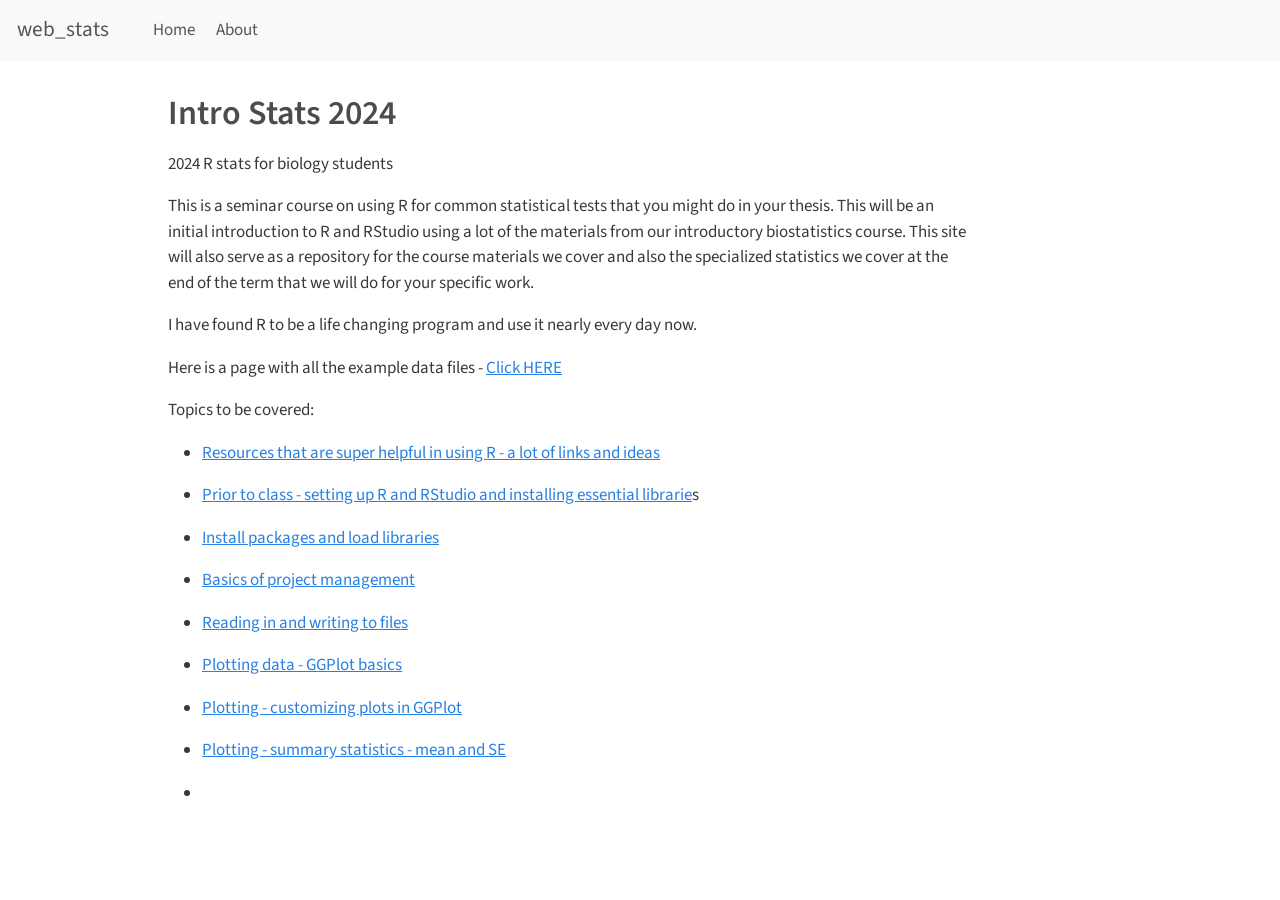
==== docs/index.html @ 34a231bc "publish docs folder" ====
<!DOCTYPE html>
<html xmlns="http://www.w3.org/1999/xhtml" lang="en" xml:lang="en"><head>

<meta charset="utf-8">
<meta name="generator" content="quarto-1.3.450">

<meta name="viewport" content="width=device-width, initial-scale=1.0, user-scalable=yes">


<title>web_stats - Intro Stats 2024</title>
<style>
code{white-space: pre-wrap;}
span.smallcaps{font-variant: small-caps;}
div.columns{display: flex; gap: min(4vw, 1.5em);}
div.column{flex: auto; overflow-x: auto;}
div.hanging-indent{margin-left: 1.5em; text-indent: -1.5em;}
ul.task-list{list-style: none;}
ul.task-list li input[type="checkbox"] {
  width: 0.8em;
  margin: 0 0.8em 0.2em -1em; /* quarto-specific, see https://github.com/quarto-dev/quarto-cli/issues/4556 */ 
  vertical-align: middle;
}
</style>


<script src="site_libs/quarto-nav/quarto-nav.js"></script>
<script src="site_libs/quarto-nav/headroom.min.js"></script>
<script src="site_libs/clipboard/clipboard.min.js"></script>
<script src="site_libs/quarto-search/autocomplete.umd.js"></script>
<script src="site_libs/quarto-search/fuse.min.js"></script>
<script src="site_libs/quarto-search/quarto-search.js"></script>
<meta name="quarto:offset" content="./">
<script src="site_libs/quarto-html/quarto.js"></script>
<script src="site_libs/quarto-html/popper.min.js"></script>
<script src="site_libs/quarto-html/tippy.umd.min.js"></script>
<script src="site_libs/quarto-html/anchor.min.js"></script>
<link href="site_libs/quarto-html/tippy.css" rel="stylesheet">
<link href="site_libs/quarto-html/quarto-syntax-highlighting.css" rel="stylesheet" id="quarto-text-highlighting-styles">
<script src="site_libs/bootstrap/bootstrap.min.js"></script>
<link href="site_libs/bootstrap/bootstrap-icons.css" rel="stylesheet">
<link href="site_libs/bootstrap/bootstrap.min.css" rel="stylesheet" id="quarto-bootstrap" data-mode="light">
<script id="quarto-search-options" type="application/json">{
  "location": "navbar",
  "copy-button": false,
  "collapse-after": 3,
  "panel-placement": "end",
  "type": "overlay",
  "limit": 20,
  "language": {
    "search-no-results-text": "No results",
    "search-matching-documents-text": "matching documents",
    "search-copy-link-title": "Copy link to search",
    "search-hide-matches-text": "Hide additional matches",
    "search-more-match-text": "more match in this document",
    "search-more-matches-text": "more matches in this document",
    "search-clear-button-title": "Clear",
    "search-detached-cancel-button-title": "Cancel",
    "search-submit-button-title": "Submit",
    "search-label": "Search"
  }
}</script>


<link rel="stylesheet" href="styles.css">
</head>

<body class="nav-fixed">

<div id="quarto-search-results"></div>
  <header id="quarto-header" class="headroom fixed-top">
    <nav class="navbar navbar-expand-lg navbar-dark ">
      <div class="navbar-container container-fluid">
      <div class="navbar-brand-container">
    <a class="navbar-brand" href="./index.html">
    <span class="navbar-title">web_stats</span>
    </a>
  </div>
            <div id="quarto-search" class="" title="Search"></div>
          <button class="navbar-toggler" type="button" data-bs-toggle="collapse" data-bs-target="#navbarCollapse" aria-controls="navbarCollapse" aria-expanded="false" aria-label="Toggle navigation" onclick="if (window.quartoToggleHeadroom) { window.quartoToggleHeadroom(); }">
  <span class="navbar-toggler-icon"></span>
</button>
          <div class="collapse navbar-collapse" id="navbarCollapse">
            <ul class="navbar-nav navbar-nav-scroll me-auto">
  <li class="nav-item">
    <a class="nav-link" href="https://wlperry.github.io/index.html" rel="" target="">
 <span class="menu-text">Home</span></a>
  </li>  
  <li class="nav-item">
    <a class="nav-link" href="./about.html" rel="" target="">
 <span class="menu-text">About</span></a>
  </li>  
</ul>
            <div class="quarto-navbar-tools ms-auto">
</div>
          </div> <!-- /navcollapse -->
      </div> <!-- /container-fluid -->
    </nav>
</header>
<!-- content -->
<div id="quarto-content" class="quarto-container page-columns page-rows-contents page-layout-article page-navbar">
<!-- sidebar -->
<!-- margin-sidebar -->
    <div id="quarto-margin-sidebar" class="sidebar margin-sidebar">
        
    </div>
<!-- main -->
<main class="content" id="quarto-document-content">

<header id="title-block-header" class="quarto-title-block default">
<div class="quarto-title">
<h1 class="title">Intro Stats 2024</h1>
</div>



<div class="quarto-title-meta">

    
  
    
  </div>
  

</header>

<p>2024 R stats for biology students</p>
<p>This is a seminar course on using R for common statistical tests that you might do in your thesis. This will be an initial introduction to R and RStudio using a lot of the materials from our introductory biostatistics course. This site will also serve as a repository for the course materials we cover and also the specialized statistics we cover at the end of the term that we will do for your specific work.</p>
<p>I have found R to be a life changing program and use it nearly every day now.</p>
<p>Here is a page with all the example data files - <a href="./99_example_data_files.html">Click HERE</a></p>
<p>Topics to be covered:</p>
<ul>
<li><p><a href="./01_resources.html">Resources that are super helpful in using R - a lot of links and ideas</a></p></li>
<li><p><a href="./02_installing_r.html">Prior to class - setting up R and RStudio and installing essential librarie</a>s</p></li>
<li><p><a href="./03_installing_libraries.html">Install packages and load libraries</a></p></li>
<li><p><a href="./04_project_setup.html">Basics of project management</a></p></li>
<li><p><a href="./05_reading_files.html">Reading in and writing to files</a></p></li>
<li><p><a href="./06_ggplot.html">Plotting data - GGPlot basics</a></p></li>
<li><p><a href="./07_customize_ggplots.html">Plotting - customizing plots in GGPlot</a></p></li>
<li><p><a href="./08_ggplot_summary_plots.html">Plotting - summary statistics - mean and SE</a></p></li>
<li></li>
</ul>



</main> <!-- /main -->
<script id="quarto-html-after-body" type="application/javascript">
window.document.addEventListener("DOMContentLoaded", function (event) {
  const toggleBodyColorMode = (bsSheetEl) => {
    const mode = bsSheetEl.getAttribute("data-mode");
    const bodyEl = window.document.querySelector("body");
    if (mode === "dark") {
      bodyEl.classList.add("quarto-dark");
      bodyEl.classList.remove("quarto-light");
    } else {
      bodyEl.classList.add("quarto-light");
      bodyEl.classList.remove("quarto-dark");
    }
  }
  const toggleBodyColorPrimary = () => {
    const bsSheetEl = window.document.querySelector("link#quarto-bootstrap");
    if (bsSheetEl) {
      toggleBodyColorMode(bsSheetEl);
    }
  }
  toggleBodyColorPrimary();  
  const icon = "";
  const anchorJS = new window.AnchorJS();
  anchorJS.options = {
    placement: 'right',
    icon: icon
  };
  anchorJS.add('.anchored');
  const isCodeAnnotation = (el) => {
    for (const clz of el.classList) {
      if (clz.startsWith('code-annotation-')) {                     
        return true;
      }
    }
    return false;
  }
  const clipboard = new window.ClipboardJS('.code-copy-button', {
    text: function(trigger) {
      const codeEl = trigger.previousElementSibling.cloneNode(true);
      for (const childEl of codeEl.children) {
        if (isCodeAnnotation(childEl)) {
          childEl.remove();
        }
      }
      return codeEl.innerText;
    }
  });
  clipboard.on('success', function(e) {
    // button target
    const button = e.trigger;
    // don't keep focus
    button.blur();
    // flash "checked"
    button.classList.add('code-copy-button-checked');
    var currentTitle = button.getAttribute("title");
    button.setAttribute("title", "Copied!");
    let tooltip;
    if (window.bootstrap) {
      button.setAttribute("data-bs-toggle", "tooltip");
      button.setAttribute("data-bs-placement", "left");
      button.setAttribute("data-bs-title", "Copied!");
      tooltip = new bootstrap.Tooltip(button, 
        { trigger: "manual", 
          customClass: "code-copy-button-tooltip",
          offset: [0, -8]});
      tooltip.show();    
    }
    setTimeout(function() {
      if (tooltip) {
        tooltip.hide();
        button.removeAttribute("data-bs-title");
        button.removeAttribute("data-bs-toggle");
        button.removeAttribute("data-bs-placement");
      }
      button.setAttribute("title", currentTitle);
      button.classList.remove('code-copy-button-checked');
    }, 1000);
    // clear code selection
    e.clearSelection();
  });
  function tippyHover(el, contentFn) {
    const config = {
      allowHTML: true,
      content: contentFn,
      maxWidth: 500,
      delay: 100,
      arrow: false,
      appendTo: function(el) {
          return el.parentElement;
      },
      interactive: true,
      interactiveBorder: 10,
      theme: 'quarto',
      placement: 'bottom-start'
    };
    window.tippy(el, config); 
  }
  const noterefs = window.document.querySelectorAll('a[role="doc-noteref"]');
  for (var i=0; i<noterefs.length; i++) {
    const ref = noterefs[i];
    tippyHover(ref, function() {
      // use id or data attribute instead here
      let href = ref.getAttribute('data-footnote-href') || ref.getAttribute('href');
      try { href = new URL(href).hash; } catch {}
      const id = href.replace(/^#\/?/, "");
      const note = window.document.getElementById(id);
      return note.innerHTML;
    });
  }
      let selectedAnnoteEl;
      const selectorForAnnotation = ( cell, annotation) => {
        let cellAttr = 'data-code-cell="' + cell + '"';
        let lineAttr = 'data-code-annotation="' +  annotation + '"';
        const selector = 'span[' + cellAttr + '][' + lineAttr + ']';
        return selector;
      }
      const selectCodeLines = (annoteEl) => {
        const doc = window.document;
        const targetCell = annoteEl.getAttribute("data-target-cell");
        const targetAnnotation = annoteEl.getAttribute("data-target-annotation");
        const annoteSpan = window.document.querySelector(selectorForAnnotation(targetCell, targetAnnotation));
        const lines = annoteSpan.getAttribute("data-code-lines").split(",");
        const lineIds = lines.map((line) => {
          return targetCell + "-" + line;
        })
        let top = null;
        let height = null;
        let parent = null;
        if (lineIds.length > 0) {
            //compute the position of the single el (top and bottom and make a div)
            const el = window.document.getElementById(lineIds[0]);
            top = el.offsetTop;
            height = el.offsetHeight;
            parent = el.parentElement.parentElement;
          if (lineIds.length > 1) {
            const lastEl = window.document.getElementById(lineIds[lineIds.length - 1]);
            const bottom = lastEl.offsetTop + lastEl.offsetHeight;
            height = bottom - top;
          }
          if (top !== null && height !== null && parent !== null) {
            // cook up a div (if necessary) and position it 
            let div = window.document.getElementById("code-annotation-line-highlight");
            if (div === null) {
              div = window.document.createElement("div");
              div.setAttribute("id", "code-annotation-line-highlight");
              div.style.position = 'absolute';
              parent.appendChild(div);
            }
            div.style.top = top - 2 + "px";
            div.style.height = height + 4 + "px";
            let gutterDiv = window.document.getElementById("code-annotation-line-highlight-gutter");
            if (gutterDiv === null) {
              gutterDiv = window.document.createElement("div");
              gutterDiv.setAttribute("id", "code-annotation-line-highlight-gutter");
              gutterDiv.style.position = 'absolute';
              const codeCell = window.document.getElementById(targetCell);
              const gutter = codeCell.querySelector('.code-annotation-gutter');
              gutter.appendChild(gutterDiv);
            }
            gutterDiv.style.top = top - 2 + "px";
            gutterDiv.style.height = height + 4 + "px";
          }
          selectedAnnoteEl = annoteEl;
        }
      };
      const unselectCodeLines = () => {
        const elementsIds = ["code-annotation-line-highlight", "code-annotation-line-highlight-gutter"];
        elementsIds.forEach((elId) => {
          const div = window.document.getElementById(elId);
          if (div) {
            div.remove();
          }
        });
        selectedAnnoteEl = undefined;
      };
      // Attach click handler to the DT
      const annoteDls = window.document.querySelectorAll('dt[data-target-cell]');
      for (const annoteDlNode of annoteDls) {
        annoteDlNode.addEventListener('click', (event) => {
          const clickedEl = event.target;
          if (clickedEl !== selectedAnnoteEl) {
            unselectCodeLines();
            const activeEl = window.document.querySelector('dt[data-target-cell].code-annotation-active');
            if (activeEl) {
              activeEl.classList.remove('code-annotation-active');
            }
            selectCodeLines(clickedEl);
            clickedEl.classList.add('code-annotation-active');
          } else {
            // Unselect the line
            unselectCodeLines();
            clickedEl.classList.remove('code-annotation-active');
          }
        });
      }
  const findCites = (el) => {
    const parentEl = el.parentElement;
    if (parentEl) {
      const cites = parentEl.dataset.cites;
      if (cites) {
        return {
          el,
          cites: cites.split(' ')
        };
      } else {
        return findCites(el.parentElement)
      }
    } else {
      return undefined;
    }
  };
  var bibliorefs = window.document.querySelectorAll('a[role="doc-biblioref"]');
  for (var i=0; i<bibliorefs.length; i++) {
    const ref = bibliorefs[i];
    const citeInfo = findCites(ref);
    if (citeInfo) {
      tippyHover(citeInfo.el, function() {
        var popup = window.document.createElement('div');
        citeInfo.cites.forEach(function(cite) {
          var citeDiv = window.document.createElement('div');
          citeDiv.classList.add('hanging-indent');
          citeDiv.classList.add('csl-entry');
          var biblioDiv = window.document.getElementById('ref-' + cite);
          if (biblioDiv) {
            citeDiv.innerHTML = biblioDiv.innerHTML;
          }
          popup.appendChild(citeDiv);
        });
        return popup.innerHTML;
      });
    }
  }
});
</script>
</div> <!-- /content -->



</body></html>
---- docs/site_libs/quarto-html/tippy.css ----
.tippy-box[data-animation=fade][data-state=hidden]{opacity:0}[data-tippy-root]{max-width:calc(100vw - 10px)}.tippy-box{position:relative;background-color:#333;color:#fff;border-radius:4px;font-size:14px;line-height:1.4;white-space:normal;outline:0;transition-property:transform,visibility,opacity}.tippy-box[data-placement^=top]>.tippy-arrow{bottom:0}.tippy-box[data-placement^=top]>.tippy-arrow:before{bottom:-7px;left:0;border-width:8px 8px 0;border-top-color:initial;transform-origin:center top}.tippy-box[data-placement^=bottom]>.tippy-arrow{top:0}.tippy-box[data-placement^=bottom]>.tippy-arrow:before{top:-7px;left:0;border-width:0 8px 8px;border-bottom-color:initial;transform-origin:center bottom}.tippy-box[data-placement^=left]>.tippy-arrow{right:0}.tippy-box[data-placement^=left]>.tippy-arrow:before{border-width:8px 0 8px 8px;border-left-color:initial;right:-7px;transform-origin:center left}.tippy-box[data-placement^=right]>.tippy-arrow{left:0}.tippy-box[data-placement^=right]>.tippy-arrow:before{left:-7px;border-width:8px 8px 8px 0;border-right-color:initial;transform-origin:center right}.tippy-box[data-inertia][data-state=visible]{transition-timing-function:cubic-bezier(.54,1.5,.38,1.11)}.tippy-arrow{width:16px;height:16px;color:#333}.tippy-arrow:before{content:"";position:absolute;border-color:transparent;border-style:solid}.tippy-content{position:relative;padding:5px 9px;z-index:1}
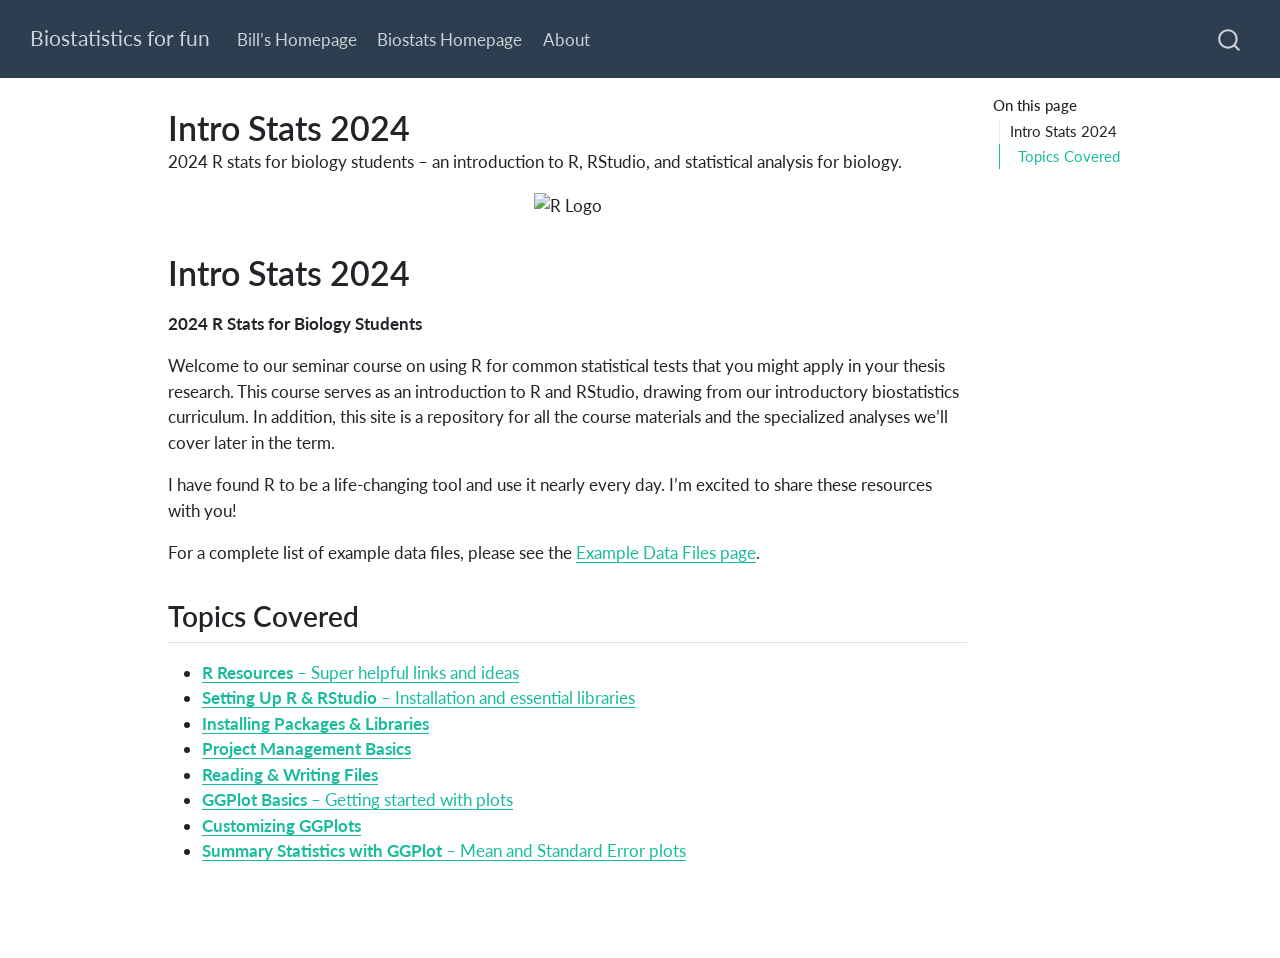
==== commit 28ca5431: "redoing the webpage finally" ====
--- a/docs/index.html
+++ b/docs/index.html
@@ -2,12 +2,13 @@
 <html xmlns="http://www.w3.org/1999/xhtml" lang="en" xml:lang="en"><head>
 
 <meta charset="utf-8">
-<meta name="generator" content="quarto-1.3.450">
+<meta name="generator" content="quarto-1.5.57">
 
 <meta name="viewport" content="width=device-width, initial-scale=1.0, user-scalable=yes">
 
-
-<title>web_stats - Intro Stats 2024</title>
+<meta name="description" content="2024 R stats for biology students – an introduction to R, RStudio, and statistical analysis for biology.">
+
+<title>Intro Stats 2024 – Biostatistics for fun</title>
 <style>
 code{white-space: pre-wrap;}
 span.smallcaps{font-variant: small-caps;}
@@ -45,7 +46,13 @@
   "collapse-after": 3,
   "panel-placement": "end",
   "type": "overlay",
-  "limit": 20,
+  "limit": 50,
+  "keyboard-shortcut": [
+    "f",
+    "/",
+    "s"
+  ],
+  "show-item-context": false,
   "language": {
     "search-no-results-text": "No results",
     "search-matching-documents-text": "matching documents",
@@ -54,6 +61,7 @@
     "search-more-match-text": "more match in this document",
     "search-more-matches-text": "more matches in this document",
     "search-clear-button-title": "Clear",
+    "search-text-placeholder": "",
     "search-detached-cancel-button-title": "Cancel",
     "search-submit-button-title": "Submit",
     "search-label": "Search"
@@ -68,31 +76,35 @@
 
 <div id="quarto-search-results"></div>
   <header id="quarto-header" class="headroom fixed-top">
-    <nav class="navbar navbar-expand-lg navbar-dark ">
+    <nav class="navbar navbar-expand-lg " data-bs-theme="dark">
       <div class="navbar-container container-fluid">
-      <div class="navbar-brand-container">
+      <div class="navbar-brand-container mx-auto">
     <a class="navbar-brand" href="./index.html">
-    <span class="navbar-title">web_stats</span>
+    <span class="navbar-title">Biostatistics for fun</span>
     </a>
   </div>
             <div id="quarto-search" class="" title="Search"></div>
-          <button class="navbar-toggler" type="button" data-bs-toggle="collapse" data-bs-target="#navbarCollapse" aria-controls="navbarCollapse" aria-expanded="false" aria-label="Toggle navigation" onclick="if (window.quartoToggleHeadroom) { window.quartoToggleHeadroom(); }">
+          <button class="navbar-toggler" type="button" data-bs-toggle="collapse" data-bs-target="#navbarCollapse" aria-controls="navbarCollapse" role="menu" aria-expanded="false" aria-label="Toggle navigation" onclick="if (window.quartoToggleHeadroom) { window.quartoToggleHeadroom(); }">
   <span class="navbar-toggler-icon"></span>
 </button>
           <div class="collapse navbar-collapse" id="navbarCollapse">
             <ul class="navbar-nav navbar-nav-scroll me-auto">
   <li class="nav-item">
-    <a class="nav-link" href="https://wlperry.github.io/index.html" rel="" target="">
- <span class="menu-text">Home</span></a>
+    <a class="nav-link" href="https://wlperry.github.io/index.html"> 
+<span class="menu-text">Bill’s Homepage</span></a>
   </li>  
   <li class="nav-item">
-    <a class="nav-link" href="./about.html" rel="" target="">
- <span class="menu-text">About</span></a>
+    <a class="nav-link" href="https://wlperry.github.io/web_stats/index.html"> 
+<span class="menu-text">Biostats Homepage</span></a>
+  </li>  
+  <li class="nav-item">
+    <a class="nav-link" href="./about.html"> 
+<span class="menu-text">About</span></a>
   </li>  
 </ul>
-            <div class="quarto-navbar-tools ms-auto">
+          </div> <!-- /navcollapse -->
+            <div class="quarto-navbar-tools">
 </div>
-          </div> <!-- /navcollapse -->
       </div> <!-- /container-fluid -->
     </nav>
 </header>
@@ -101,7 +113,16 @@
 <!-- sidebar -->
 <!-- margin-sidebar -->
     <div id="quarto-margin-sidebar" class="sidebar margin-sidebar">
-        
+        <nav id="TOC" role="doc-toc" class="toc-active">
+    <h2 id="toc-title">On this page</h2>
+   
+  <ul class="collapse">
+  <li><a href="#intro-stats-2024" id="toc-intro-stats-2024" class="nav-link active" data-scroll-target="#intro-stats-2024">Intro Stats 2024</a>
+  <ul class="collapse">
+  <li><a href="#topics-covered" id="toc-topics-covered" class="nav-link" data-scroll-target="#topics-covered">Topics Covered</a></li>
+  </ul></li>
+  </ul>
+</nav>
     </div>
 <!-- main -->
 <main class="content" id="quarto-document-content">
@@ -111,6 +132,11 @@
 <h1 class="title">Intro Stats 2024</h1>
 </div>
 
+<div>
+  <div class="description">
+    2024 R stats for biology students – an introduction to R, RStudio, and statistical analysis for biology.
+  </div>
+</div>
 
 
 <div class="quarto-title-meta">
@@ -121,26 +147,37 @@
   </div>
   
 
+
 </header>
 
-<p>2024 R stats for biology students</p>
-<p>This is a seminar course on using R for common statistical tests that you might do in your thesis. This will be an initial introduction to R and RStudio using a lot of the materials from our introductory biostatistics course. This site will also serve as a repository for the course materials we cover and also the specialized statistics we cover at the end of the term that we will do for your specific work.</p>
-<p>I have found R to be a life changing program and use it nearly every day now.</p>
-<p>Here is a page with all the example data files - <a href="./99_example_data_files.html">Click HERE</a></p>
-<p>Topics to be covered:</p>
+
+<!-- Optional: Centered Tidyverse hex sticker -->
+<!-- Optional: Centered R logo -->
+<div style="text-align: center;">
+<p><img src="https://www.r-project.org/logo/Rlogo.png" alt="R Logo" width="100"></p>
+</div>
+<section id="intro-stats-2024" class="level1">
+<h1>Intro Stats 2024</h1>
+<p><strong>2024 R Stats for Biology Students</strong></p>
+<p>Welcome to our seminar course on using R for common statistical tests that you might apply in your thesis research. This course serves as an introduction to R and RStudio, drawing from our introductory biostatistics curriculum. In addition, this site is a repository for all the course materials and the specialized analyses we’ll cover later in the term.</p>
+<p>I have found R to be a life-changing tool and use it nearly every day. I’m excited to share these resources with you!</p>
+<p>For a complete list of example data files, please see the <a href="./99_example_data_files.html">Example Data Files page</a>.</p>
+<section id="topics-covered" class="level2">
+<h2 class="anchored" data-anchor-id="topics-covered">Topics Covered</h2>
 <ul>
-<li><p><a href="./01_resources.html">Resources that are super helpful in using R - a lot of links and ideas</a></p></li>
-<li><p><a href="./02_installing_r.html">Prior to class - setting up R and RStudio and installing essential librarie</a>s</p></li>
-<li><p><a href="./03_installing_libraries.html">Install packages and load libraries</a></p></li>
-<li><p><a href="./04_project_setup.html">Basics of project management</a></p></li>
-<li><p><a href="./05_reading_files.html">Reading in and writing to files</a></p></li>
-<li><p><a href="./06_ggplot.html">Plotting data - GGPlot basics</a></p></li>
-<li><p><a href="./07_customize_ggplots.html">Plotting - customizing plots in GGPlot</a></p></li>
-<li><p><a href="./08_ggplot_summary_plots.html">Plotting - summary statistics - mean and SE</a></p></li>
-<li></li>
+<li><a href="./01_resources.html"><strong>R Resources</strong> – Super helpful links and ideas</a></li>
+<li><a href="./02_installing_r.html"><strong>Setting Up R &amp; RStudio</strong> – Installation and essential libraries</a></li>
+<li><a href="./03_installing_libraries.html"><strong>Installing Packages &amp; Libraries</strong></a></li>
+<li><a href="./04_project_setup.html"><strong>Project Management Basics</strong></a></li>
+<li><a href="./05_reading_files.html"><strong>Reading &amp; Writing Files</strong></a></li>
+<li><a href="./06_ggplot.html"><strong>GGPlot Basics</strong> – Getting started with plots</a></li>
+<li><a href="./07_customize_ggplots.html"><strong>Customizing GGPlots</strong></a></li>
+<li><a href="./08_ggplot_summary_plots.html"><strong>Summary Statistics with GGPlot</strong> – Mean and Standard Error plots</a></li>
 </ul>
 
 
+</section>
+</section>
 
 </main> <!-- /main -->
 <script id="quarto-html-after-body" type="application/javascript">
@@ -178,18 +215,7 @@
     }
     return false;
   }
-  const clipboard = new window.ClipboardJS('.code-copy-button', {
-    text: function(trigger) {
-      const codeEl = trigger.previousElementSibling.cloneNode(true);
-      for (const childEl of codeEl.children) {
-        if (isCodeAnnotation(childEl)) {
-          childEl.remove();
-        }
-      }
-      return codeEl.innerText;
-    }
-  });
-  clipboard.on('success', function(e) {
+  const onCopySuccess = function(e) {
     // button target
     const button = e.trigger;
     // don't keep focus
@@ -221,11 +247,50 @@
     }, 1000);
     // clear code selection
     e.clearSelection();
+  }
+  const getTextToCopy = function(trigger) {
+      const codeEl = trigger.previousElementSibling.cloneNode(true);
+      for (const childEl of codeEl.children) {
+        if (isCodeAnnotation(childEl)) {
+          childEl.remove();
+        }
+      }
+      return codeEl.innerText;
+  }
+  const clipboard = new window.ClipboardJS('.code-copy-button:not([data-in-quarto-modal])', {
+    text: getTextToCopy
   });
-  function tippyHover(el, contentFn) {
+  clipboard.on('success', onCopySuccess);
+  if (window.document.getElementById('quarto-embedded-source-code-modal')) {
+    // For code content inside modals, clipBoardJS needs to be initialized with a container option
+    // TODO: Check when it could be a function (https://github.com/zenorocha/clipboard.js/issues/860)
+    const clipboardModal = new window.ClipboardJS('.code-copy-button[data-in-quarto-modal]', {
+      text: getTextToCopy,
+      container: window.document.getElementById('quarto-embedded-source-code-modal')
+    });
+    clipboardModal.on('success', onCopySuccess);
+  }
+    var localhostRegex = new RegExp(/^(?:http|https):\/\/localhost\:?[0-9]*\//);
+    var mailtoRegex = new RegExp(/^mailto:/);
+      var filterRegex = new RegExp('/' + window.location.host + '/');
+    var isInternal = (href) => {
+        return filterRegex.test(href) || localhostRegex.test(href) || mailtoRegex.test(href);
+    }
+    // Inspect non-navigation links and adorn them if external
+ 	var links = window.document.querySelectorAll('a[href]:not(.nav-link):not(.navbar-brand):not(.toc-action):not(.sidebar-link):not(.sidebar-item-toggle):not(.pagination-link):not(.no-external):not([aria-hidden]):not(.dropdown-item):not(.quarto-navigation-tool):not(.about-link)');
+    for (var i=0; i<links.length; i++) {
+      const link = links[i];
+      if (!isInternal(link.href)) {
+        // undo the damage that might have been done by quarto-nav.js in the case of
+        // links that we want to consider external
+        if (link.dataset.originalHref !== undefined) {
+          link.href = link.dataset.originalHref;
+        }
+      }
+    }
+  function tippyHover(el, contentFn, onTriggerFn, onUntriggerFn) {
     const config = {
       allowHTML: true,
-      content: contentFn,
       maxWidth: 500,
       delay: 100,
       arrow: false,
@@ -235,8 +300,17 @@
       interactive: true,
       interactiveBorder: 10,
       theme: 'quarto',
-      placement: 'bottom-start'
+      placement: 'bottom-start',
     };
+    if (contentFn) {
+      config.content = contentFn;
+    }
+    if (onTriggerFn) {
+      config.onTrigger = onTriggerFn;
+    }
+    if (onUntriggerFn) {
+      config.onUntrigger = onUntriggerFn;
+    }
     window.tippy(el, config); 
   }
   const noterefs = window.document.querySelectorAll('a[role="doc-noteref"]');
@@ -248,7 +322,130 @@
       try { href = new URL(href).hash; } catch {}
       const id = href.replace(/^#\/?/, "");
       const note = window.document.getElementById(id);
-      return note.innerHTML;
+      if (note) {
+        return note.innerHTML;
+      } else {
+        return "";
+      }
+    });
+  }
+  const xrefs = window.document.querySelectorAll('a.quarto-xref');
+  const processXRef = (id, note) => {
+    // Strip column container classes
+    const stripColumnClz = (el) => {
+      el.classList.remove("page-full", "page-columns");
+      if (el.children) {
+        for (const child of el.children) {
+          stripColumnClz(child);
+        }
+      }
+    }
+    stripColumnClz(note)
+    if (id === null || id.startsWith('sec-')) {
+      // Special case sections, only their first couple elements
+      const container = document.createElement("div");
+      if (note.children && note.children.length > 2) {
+        container.appendChild(note.children[0].cloneNode(true));
+        for (let i = 1; i < note.children.length; i++) {
+          const child = note.children[i];
+          if (child.tagName === "P" && child.innerText === "") {
+            continue;
+          } else {
+            container.appendChild(child.cloneNode(true));
+            break;
+          }
+        }
+        if (window.Quarto?.typesetMath) {
+          window.Quarto.typesetMath(container);
+        }
+        return container.innerHTML
+      } else {
+        if (window.Quarto?.typesetMath) {
+          window.Quarto.typesetMath(note);
+        }
+        return note.innerHTML;
+      }
+    } else {
+      // Remove any anchor links if they are present
+      const anchorLink = note.querySelector('a.anchorjs-link');
+      if (anchorLink) {
+        anchorLink.remove();
+      }
+      if (window.Quarto?.typesetMath) {
+        window.Quarto.typesetMath(note);
+      }
+      // TODO in 1.5, we should make sure this works without a callout special case
+      if (note.classList.contains("callout")) {
+        return note.outerHTML;
+      } else {
+        return note.innerHTML;
+      }
+    }
+  }
+  for (var i=0; i<xrefs.length; i++) {
+    const xref = xrefs[i];
+    tippyHover(xref, undefined, function(instance) {
+      instance.disable();
+      let url = xref.getAttribute('href');
+      let hash = undefined; 
+      if (url.startsWith('#')) {
+        hash = url;
+      } else {
+        try { hash = new URL(url).hash; } catch {}
+      }
+      if (hash) {
+        const id = hash.replace(/^#\/?/, "");
+        const note = window.document.getElementById(id);
+        if (note !== null) {
+          try {
+            const html = processXRef(id, note.cloneNode(true));
+            instance.setContent(html);
+          } finally {
+            instance.enable();
+            instance.show();
+          }
+        } else {
+          // See if we can fetch this
+          fetch(url.split('#')[0])
+          .then(res => res.text())
+          .then(html => {
+            const parser = new DOMParser();
+            const htmlDoc = parser.parseFromString(html, "text/html");
+            const note = htmlDoc.getElementById(id);
+            if (note !== null) {
+              const html = processXRef(id, note);
+              instance.setContent(html);
+            } 
+          }).finally(() => {
+            instance.enable();
+            instance.show();
+          });
+        }
+      } else {
+        // See if we can fetch a full url (with no hash to target)
+        // This is a special case and we should probably do some content thinning / targeting
+        fetch(url)
+        .then(res => res.text())
+        .then(html => {
+          const parser = new DOMParser();
+          const htmlDoc = parser.parseFromString(html, "text/html");
+          const note = htmlDoc.querySelector('main.content');
+          if (note !== null) {
+            // This should only happen for chapter cross references
+            // (since there is no id in the URL)
+            // remove the first header
+            if (note.children.length > 0 && note.children[0].tagName === "HEADER") {
+              note.children[0].remove();
+            }
+            const html = processXRef(null, note);
+            instance.setContent(html);
+          } 
+        }).finally(() => {
+          instance.enable();
+          instance.show();
+        });
+      }
+    }, function(instance) {
     });
   }
       let selectedAnnoteEl;
@@ -292,6 +489,7 @@
             }
             div.style.top = top - 2 + "px";
             div.style.height = height + 4 + "px";
+            div.style.left = 0;
             let gutterDiv = window.document.getElementById("code-annotation-line-highlight-gutter");
             if (gutterDiv === null) {
               gutterDiv = window.document.createElement("div");
@@ -317,6 +515,32 @@
         });
         selectedAnnoteEl = undefined;
       };
+        // Handle positioning of the toggle
+    window.addEventListener(
+      "resize",
+      throttle(() => {
+        elRect = undefined;
+        if (selectedAnnoteEl) {
+          selectCodeLines(selectedAnnoteEl);
+        }
+      }, 10)
+    );
+    function throttle(fn, ms) {
+    let throttle = false;
+    let timer;
+      return (...args) => {
+        if(!throttle) { // first call gets through
+            fn.apply(this, args);
+            throttle = true;
+        } else { // all the others get throttled
+            if(timer) clearTimeout(timer); // cancel #2
+            timer = setTimeout(() => {
+              fn.apply(this, args);
+              timer = throttle = false;
+            }, ms);
+        }
+      };
+    }
       // Attach click handler to the DT
       const annoteDls = window.document.querySelectorAll('dt[data-target-cell]');
       for (const annoteDlNode of annoteDls) {
@@ -380,4 +604,5 @@
 
 
 
+
 </body></html>
--- a/docs/site_libs/quarto-html/quarto-syntax-highlighting.css
+++ b/docs/site_libs/quarto-html/quarto-syntax-highlighting.css
@@ -0,0 +1,205 @@
+/* quarto syntax highlight colors */
+:root {
+  --quarto-hl-ot-color: #003B4F;
+  --quarto-hl-at-color: #657422;
+  --quarto-hl-ss-color: #20794D;
+  --quarto-hl-an-color: #5E5E5E;
+  --quarto-hl-fu-color: #4758AB;
+  --quarto-hl-st-color: #20794D;
+  --quarto-hl-cf-color: #003B4F;
+  --quarto-hl-op-color: #5E5E5E;
+  --quarto-hl-er-color: #AD0000;
+  --quarto-hl-bn-color: #AD0000;
+  --quarto-hl-al-color: #AD0000;
+  --quarto-hl-va-color: #111111;
+  --quarto-hl-bu-color: inherit;
+  --quarto-hl-ex-color: inherit;
+  --quarto-hl-pp-color: #AD0000;
+  --quarto-hl-in-color: #5E5E5E;
+  --quarto-hl-vs-color: #20794D;
+  --quarto-hl-wa-color: #5E5E5E;
+  --quarto-hl-do-color: #5E5E5E;
+  --quarto-hl-im-color: #00769E;
+  --quarto-hl-ch-color: #20794D;
+  --quarto-hl-dt-color: #AD0000;
+  --quarto-hl-fl-color: #AD0000;
+  --quarto-hl-co-color: #5E5E5E;
+  --quarto-hl-cv-color: #5E5E5E;
+  --quarto-hl-cn-color: #8f5902;
+  --quarto-hl-sc-color: #5E5E5E;
+  --quarto-hl-dv-color: #AD0000;
+  --quarto-hl-kw-color: #003B4F;
+}
+
+/* other quarto variables */
+:root {
+  --quarto-font-monospace: SFMono-Regular, Menlo, Monaco, Consolas, "Liberation Mono", "Courier New", monospace;
+}
+
+pre > code.sourceCode > span {
+  color: #003B4F;
+}
+
+code span {
+  color: #003B4F;
+}
+
+code.sourceCode > span {
+  color: #003B4F;
+}
+
+div.sourceCode,
+div.sourceCode pre.sourceCode {
+  color: #003B4F;
+}
+
+code span.ot {
+  color: #003B4F;
+  font-style: inherit;
+}
+
+code span.at {
+  color: #657422;
+  font-style: inherit;
+}
+
+code span.ss {
+  color: #20794D;
+  font-style: inherit;
+}
+
+code span.an {
+  color: #5E5E5E;
+  font-style: inherit;
+}
+
+code span.fu {
+  color: #4758AB;
+  font-style: inherit;
+}
+
+code span.st {
+  color: #20794D;
+  font-style: inherit;
+}
+
+code span.cf {
+  color: #003B4F;
+  font-weight: bold;
+  font-style: inherit;
+}
+
+code span.op {
+  color: #5E5E5E;
+  font-style: inherit;
+}
+
+code span.er {
+  color: #AD0000;
+  font-style: inherit;
+}
+
+code span.bn {
+  color: #AD0000;
+  font-style: inherit;
+}
+
+code span.al {
+  color: #AD0000;
+  font-style: inherit;
+}
+
+code span.va {
+  color: #111111;
+  font-style: inherit;
+}
+
+code span.bu {
+  font-style: inherit;
+}
+
+code span.ex {
+  font-style: inherit;
+}
+
+code span.pp {
+  color: #AD0000;
+  font-style: inherit;
+}
+
+code span.in {
+  color: #5E5E5E;
+  font-style: inherit;
+}
+
+code span.vs {
+  color: #20794D;
+  font-style: inherit;
+}
+
+code span.wa {
+  color: #5E5E5E;
+  font-style: italic;
+}
+
+code span.do {
+  color: #5E5E5E;
+  font-style: italic;
+}
+
+code span.im {
+  color: #00769E;
+  font-style: inherit;
+}
+
+code span.ch {
+  color: #20794D;
+  font-style: inherit;
+}
+
+code span.dt {
+  color: #AD0000;
+  font-style: inherit;
+}
+
+code span.fl {
+  color: #AD0000;
+  font-style: inherit;
+}
+
+code span.co {
+  color: #5E5E5E;
+  font-style: inherit;
+}
+
+code span.cv {
+  color: #5E5E5E;
+  font-style: italic;
+}
+
+code span.cn {
+  color: #8f5902;
+  font-style: inherit;
+}
+
+code span.sc {
+  color: #5E5E5E;
+  font-style: inherit;
+}
+
+code span.dv {
+  color: #AD0000;
+  font-style: inherit;
+}
+
+code span.kw {
+  color: #003B4F;
+  font-weight: bold;
+  font-style: inherit;
+}
+
+.prevent-inlining {
+  content: "</";
+}
+
+/*# sourceMappingURL=debc5d5d77c3f9108843748ff7464032.css.map */
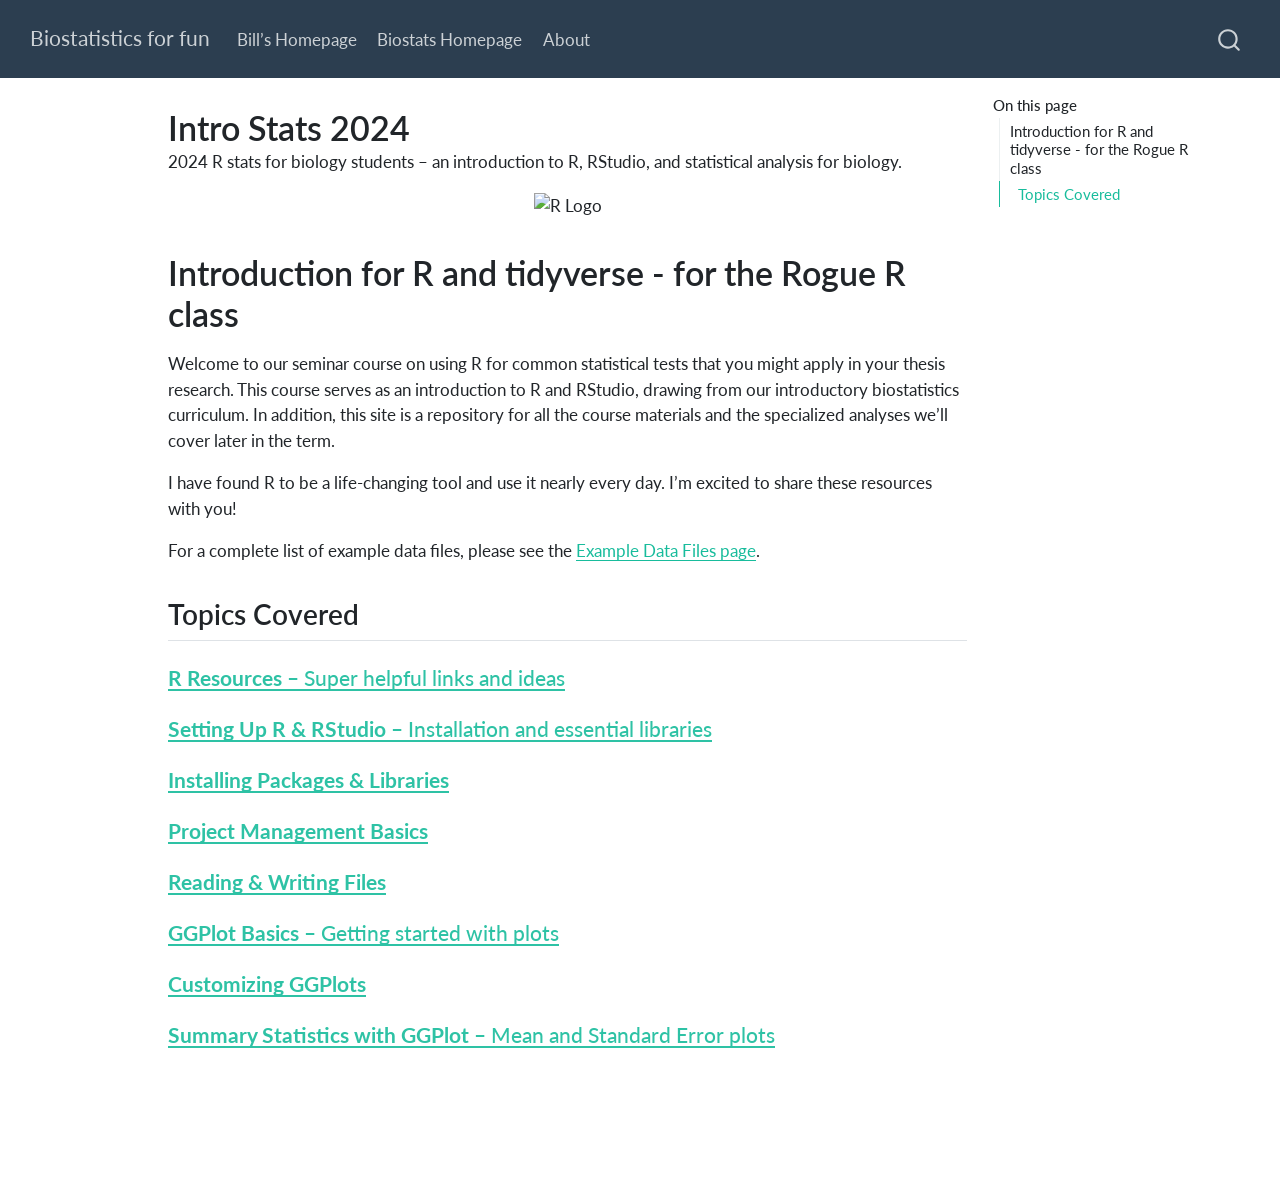
==== commit a364a560: "built" ====
--- a/docs/index.html
+++ b/docs/index.html
@@ -117,7 +117,7 @@
     <h2 id="toc-title">On this page</h2>
    
   <ul class="collapse">
-  <li><a href="#intro-stats-2024" id="toc-intro-stats-2024" class="nav-link active" data-scroll-target="#intro-stats-2024">Intro Stats 2024</a>
+  <li><a href="#introduction-for-r-and-tidyverse---for-the-rogue-r-class" id="toc-introduction-for-r-and-tidyverse---for-the-rogue-r-class" class="nav-link active" data-scroll-target="#introduction-for-r-and-tidyverse---for-the-rogue-r-class">Introduction for R and tidyverse - for the Rogue R class</a>
   <ul class="collapse">
   <li><a href="#topics-covered" id="toc-topics-covered" class="nav-link" data-scroll-target="#topics-covered">Topics Covered</a></li>
   </ul></li>
@@ -151,31 +151,45 @@
 </header>
 
 
-<!-- Optional: Centered Tidyverse hex sticker -->
-<!-- Optional: Centered R logo -->
 <div style="text-align: center;">
 <p><img src="https://www.r-project.org/logo/Rlogo.png" alt="R Logo" width="100"></p>
 </div>
-<section id="intro-stats-2024" class="level1">
-<h1>Intro Stats 2024</h1>
-<p><strong>2024 R Stats for Biology Students</strong></p>
+<section id="introduction-for-r-and-tidyverse---for-the-rogue-r-class" class="level1">
+<h1>Introduction for R and tidyverse - for the Rogue R class</h1>
 <p>Welcome to our seminar course on using R for common statistical tests that you might apply in your thesis research. This course serves as an introduction to R and RStudio, drawing from our introductory biostatistics curriculum. In addition, this site is a repository for all the course materials and the specialized analyses we’ll cover later in the term.</p>
 <p>I have found R to be a life-changing tool and use it nearly every day. I’m excited to share these resources with you!</p>
 <p>For a complete list of example data files, please see the <a href="./99_example_data_files.html">Example Data Files page</a>.</p>
 <section id="topics-covered" class="level2">
 <h2 class="anchored" data-anchor-id="topics-covered">Topics Covered</h2>
-<ul>
-<li><a href="./01_resources.html"><strong>R Resources</strong> – Super helpful links and ideas</a></li>
-<li><a href="./02_installing_r.html"><strong>Setting Up R &amp; RStudio</strong> – Installation and essential libraries</a></li>
-<li><a href="./03_installing_libraries.html"><strong>Installing Packages &amp; Libraries</strong></a></li>
-<li><a href="./04_project_setup.html"><strong>Project Management Basics</strong></a></li>
-<li><a href="./05_reading_files.html"><strong>Reading &amp; Writing Files</strong></a></li>
-<li><a href="./06_ggplot.html"><strong>GGPlot Basics</strong> – Getting started with plots</a></li>
-<li><a href="./07_customize_ggplots.html"><strong>Customizing GGPlots</strong></a></li>
-<li><a href="./08_ggplot_summary_plots.html"><strong>Summary Statistics with GGPlot</strong> – Mean and Standard Error plots</a></li>
-</ul>
-
-
+<section id="r-resources-super-helpful-links-and-ideas" class="level4">
+<h4 class="anchored" data-anchor-id="r-resources-super-helpful-links-and-ideas"><a href="./01_resources.html"><strong>R Resources</strong> – Super helpful links and ideas</a></h4>
+</section>
+<section id="setting-up-r-rstudio-installation-and-essential-libraries" class="level4">
+<h4 class="anchored" data-anchor-id="setting-up-r-rstudio-installation-and-essential-libraries"><a href="./02_installing_r.html"><strong>Setting Up R &amp; RStudio</strong> – Installation and essential libraries</a></h4>
+</section>
+<section id="installing-packages-libraries" class="level4">
+<h4 class="anchored" data-anchor-id="installing-packages-libraries"><a href="./03_installing_libraries.html"><strong>Installing Packages &amp; Libraries</strong></a></h4>
+</section>
+<section id="project-management-basics" class="level4">
+<h4 class="anchored" data-anchor-id="project-management-basics"><a href="./04_project_setup.html"><strong>Project Management Basics</strong></a></h4>
+</section>
+<section id="reading-writing-files" class="level4">
+<h4 class="anchored" data-anchor-id="reading-writing-files"><a href="./05_reading_files.html"><strong>Reading &amp; Writing Files</strong></a></h4>
+</section>
+<section id="ggplot-basics-getting-started-with-plots" class="level4">
+<h4 class="anchored" data-anchor-id="ggplot-basics-getting-started-with-plots"><a href="./06_ggplot.html"><strong>GGPlot Basics</strong> – Getting started with plots</a></h4>
+</section>
+<section id="customizing-ggplots" class="level4">
+<h4 class="anchored" data-anchor-id="customizing-ggplots"><a href="./07_customize_ggplots.html"><strong>Customizing GGPlots</strong></a></h4>
+</section>
+<section id="summary-statistics-with-ggplot-mean-and-standard-error-plots" class="level4">
+<h4 class="anchored" data-anchor-id="summary-statistics-with-ggplot-mean-and-standard-error-plots"><a href="./08_ggplot_summary_plots.html"><strong>Summary Statistics with GGPlot</strong> – Mean and Standard Error plots</a></h4>
+</section>
+<section id="section" class="level4">
+<h4 class="anchored" data-anchor-id="section"></h4>
+
+
+</section>
 </section>
 </section>
 
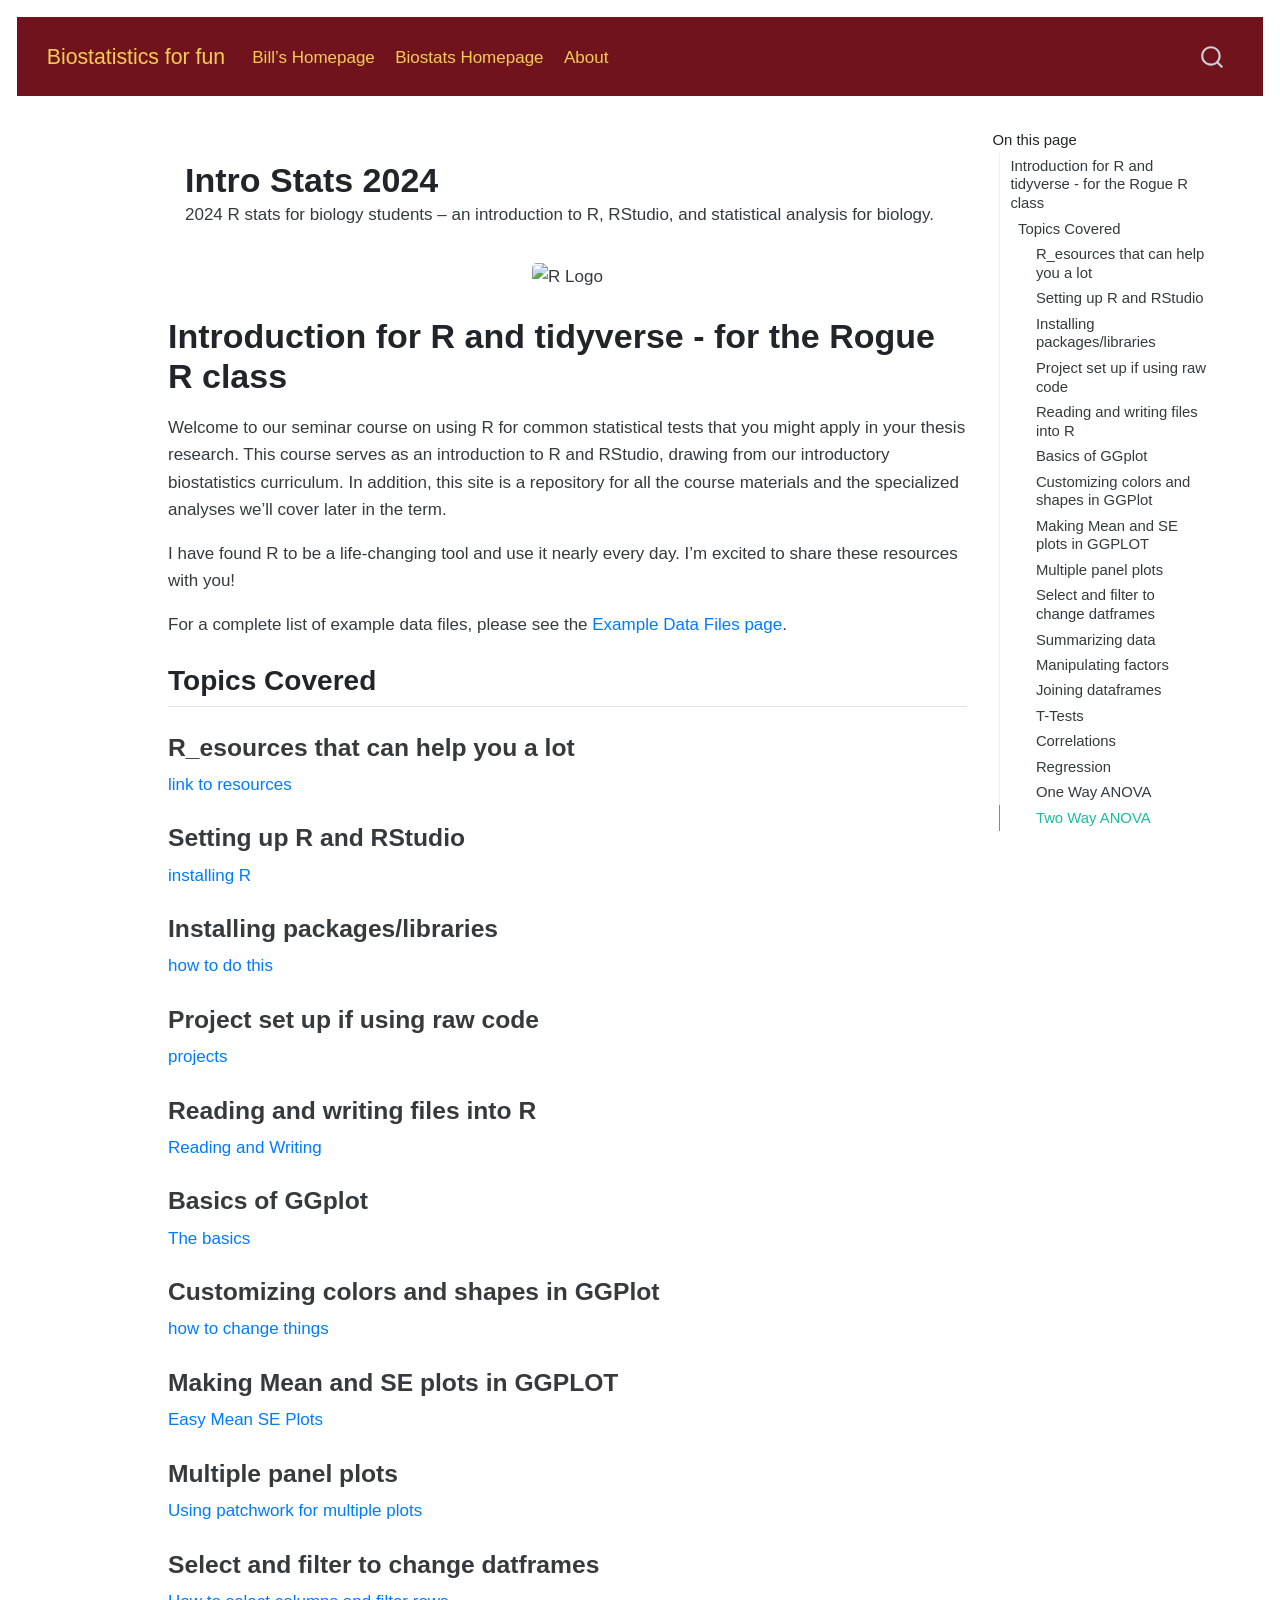
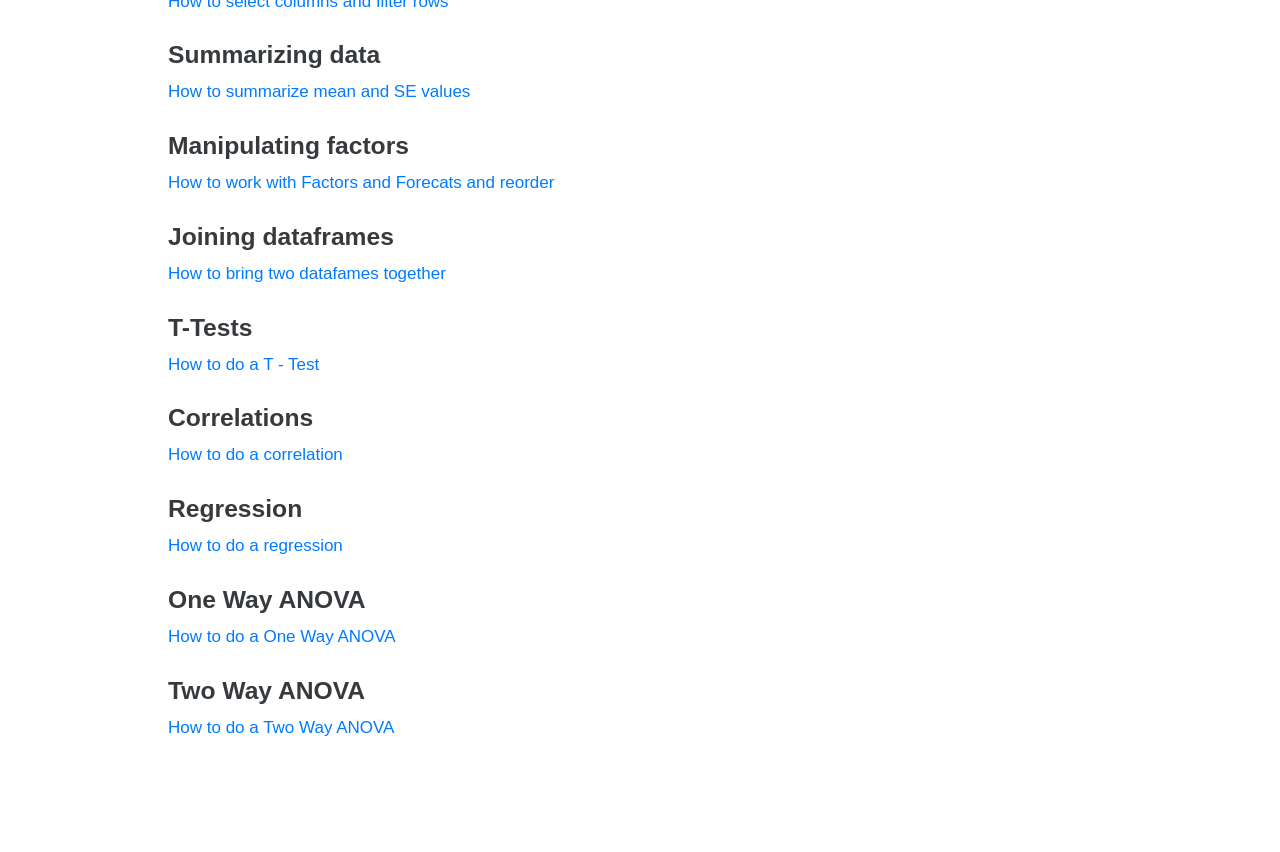
==== commit 00190bac: "added modules to change" ====
--- a/docs/index.html
+++ b/docs/index.html
@@ -116,10 +116,30 @@
         <nav id="TOC" role="doc-toc" class="toc-active">
     <h2 id="toc-title">On this page</h2>
    
-  <ul class="collapse">
+  <ul>
   <li><a href="#introduction-for-r-and-tidyverse---for-the-rogue-r-class" id="toc-introduction-for-r-and-tidyverse---for-the-rogue-r-class" class="nav-link active" data-scroll-target="#introduction-for-r-and-tidyverse---for-the-rogue-r-class">Introduction for R and tidyverse - for the Rogue R class</a>
   <ul class="collapse">
-  <li><a href="#topics-covered" id="toc-topics-covered" class="nav-link" data-scroll-target="#topics-covered">Topics Covered</a></li>
+  <li><a href="#topics-covered" id="toc-topics-covered" class="nav-link" data-scroll-target="#topics-covered">Topics Covered</a>
+  <ul class="collapse">
+  <li><a href="#r_esources-that-can-help-you-a-lot" id="toc-r_esources-that-can-help-you-a-lot" class="nav-link" data-scroll-target="#r_esources-that-can-help-you-a-lot">R_esources that can help you a lot</a></li>
+  <li><a href="#setting-up-r-and-rstudio" id="toc-setting-up-r-and-rstudio" class="nav-link" data-scroll-target="#setting-up-r-and-rstudio">Setting up R and RStudio</a></li>
+  <li><a href="#installing-packageslibraries" id="toc-installing-packageslibraries" class="nav-link" data-scroll-target="#installing-packageslibraries">Installing packages/libraries</a></li>
+  <li><a href="#project-set-up-if-using-raw-code" id="toc-project-set-up-if-using-raw-code" class="nav-link" data-scroll-target="#project-set-up-if-using-raw-code">Project set up if using raw code</a></li>
+  <li><a href="#reading-and-writing-files-into-r" id="toc-reading-and-writing-files-into-r" class="nav-link" data-scroll-target="#reading-and-writing-files-into-r">Reading and writing files into R</a></li>
+  <li><a href="#basics-of-ggplot" id="toc-basics-of-ggplot" class="nav-link" data-scroll-target="#basics-of-ggplot">Basics of GGplot</a></li>
+  <li><a href="#customizing-colors-and-shapes-in-ggplot" id="toc-customizing-colors-and-shapes-in-ggplot" class="nav-link" data-scroll-target="#customizing-colors-and-shapes-in-ggplot">Customizing colors and shapes in GGPlot</a></li>
+  <li><a href="#making-mean-and-se-plots-in-ggplot" id="toc-making-mean-and-se-plots-in-ggplot" class="nav-link" data-scroll-target="#making-mean-and-se-plots-in-ggplot">Making Mean and SE plots in GGPLOT</a></li>
+  <li><a href="#multiple-panel-plots" id="toc-multiple-panel-plots" class="nav-link" data-scroll-target="#multiple-panel-plots">Multiple panel plots</a></li>
+  <li><a href="#select-and-filter-to-change-datframes" id="toc-select-and-filter-to-change-datframes" class="nav-link" data-scroll-target="#select-and-filter-to-change-datframes">Select and filter to change datframes</a></li>
+  <li><a href="#summarizing-data" id="toc-summarizing-data" class="nav-link" data-scroll-target="#summarizing-data">Summarizing data</a></li>
+  <li><a href="#manipulating-factors" id="toc-manipulating-factors" class="nav-link" data-scroll-target="#manipulating-factors">Manipulating factors</a></li>
+  <li><a href="#joining-dataframes" id="toc-joining-dataframes" class="nav-link" data-scroll-target="#joining-dataframes">Joining dataframes</a></li>
+  <li><a href="#t-tests" id="toc-t-tests" class="nav-link" data-scroll-target="#t-tests">T-Tests</a></li>
+  <li><a href="#correlations" id="toc-correlations" class="nav-link" data-scroll-target="#correlations">Correlations</a></li>
+  <li><a href="#regression" id="toc-regression" class="nav-link" data-scroll-target="#regression">Regression</a></li>
+  <li><a href="#one-way-anova" id="toc-one-way-anova" class="nav-link" data-scroll-target="#one-way-anova">One Way ANOVA</a></li>
+  <li><a href="#two-way-anova" id="toc-two-way-anova" class="nav-link" data-scroll-target="#two-way-anova">Two Way ANOVA</a></li>
+  </ul></li>
   </ul></li>
   </ul>
 </nav>
@@ -161,32 +181,77 @@
 <p>For a complete list of example data files, please see the <a href="./99_example_data_files.html">Example Data Files page</a>.</p>
 <section id="topics-covered" class="level2">
 <h2 class="anchored" data-anchor-id="topics-covered">Topics Covered</h2>
-<section id="r-resources-super-helpful-links-and-ideas" class="level4">
-<h4 class="anchored" data-anchor-id="r-resources-super-helpful-links-and-ideas"><a href="./01_resources.html"><strong>R Resources</strong> – Super helpful links and ideas</a></h4>
-</section>
-<section id="setting-up-r-rstudio-installation-and-essential-libraries" class="level4">
-<h4 class="anchored" data-anchor-id="setting-up-r-rstudio-installation-and-essential-libraries"><a href="./02_installing_r.html"><strong>Setting Up R &amp; RStudio</strong> – Installation and essential libraries</a></h4>
-</section>
-<section id="installing-packages-libraries" class="level4">
-<h4 class="anchored" data-anchor-id="installing-packages-libraries"><a href="./03_installing_libraries.html"><strong>Installing Packages &amp; Libraries</strong></a></h4>
-</section>
-<section id="project-management-basics" class="level4">
-<h4 class="anchored" data-anchor-id="project-management-basics"><a href="./04_project_setup.html"><strong>Project Management Basics</strong></a></h4>
-</section>
-<section id="reading-writing-files" class="level4">
-<h4 class="anchored" data-anchor-id="reading-writing-files"><a href="./05_reading_files.html"><strong>Reading &amp; Writing Files</strong></a></h4>
-</section>
-<section id="ggplot-basics-getting-started-with-plots" class="level4">
-<h4 class="anchored" data-anchor-id="ggplot-basics-getting-started-with-plots"><a href="./06_ggplot.html"><strong>GGPlot Basics</strong> – Getting started with plots</a></h4>
-</section>
-<section id="customizing-ggplots" class="level4">
-<h4 class="anchored" data-anchor-id="customizing-ggplots"><a href="./07_customize_ggplots.html"><strong>Customizing GGPlots</strong></a></h4>
-</section>
-<section id="summary-statistics-with-ggplot-mean-and-standard-error-plots" class="level4">
-<h4 class="anchored" data-anchor-id="summary-statistics-with-ggplot-mean-and-standard-error-plots"><a href="./08_ggplot_summary_plots.html"><strong>Summary Statistics with GGPlot</strong> – Mean and Standard Error plots</a></h4>
-</section>
-<section id="section" class="level4">
-<h4 class="anchored" data-anchor-id="section"></h4>
+<section id="r_esources-that-can-help-you-a-lot" class="level3">
+<h3 class="anchored" data-anchor-id="r_esources-that-can-help-you-a-lot">R_esources that can help you a lot</h3>
+<p><a href="./01_resources.html">link to resources</a></p>
+</section>
+<section id="setting-up-r-and-rstudio" class="level3">
+<h3 class="anchored" data-anchor-id="setting-up-r-and-rstudio">Setting up R and RStudio</h3>
+<p><a href="./02_installing_r.html">installing R</a></p>
+</section>
+<section id="installing-packageslibraries" class="level3">
+<h3 class="anchored" data-anchor-id="installing-packageslibraries">Installing packages/libraries</h3>
+<p><a href="./03_installing_libraries.html">how to do this</a></p>
+</section>
+<section id="project-set-up-if-using-raw-code" class="level3">
+<h3 class="anchored" data-anchor-id="project-set-up-if-using-raw-code">Project set up if using raw code</h3>
+<p><a href="./04_project_setup.html">projects</a></p>
+</section>
+<section id="reading-and-writing-files-into-r" class="level3">
+<h3 class="anchored" data-anchor-id="reading-and-writing-files-into-r">Reading and writing files into R</h3>
+<p><a href="./05_reading_files.html">Reading and Writing</a></p>
+</section>
+<section id="basics-of-ggplot" class="level3">
+<h3 class="anchored" data-anchor-id="basics-of-ggplot">Basics of GGplot</h3>
+<p><a href="./06_ggplot.html">The basics</a></p>
+</section>
+<section id="customizing-colors-and-shapes-in-ggplot" class="level3">
+<h3 class="anchored" data-anchor-id="customizing-colors-and-shapes-in-ggplot">Customizing colors and shapes in GGPlot</h3>
+<p><a href="./07_customize_ggplots.html">how to change things</a></p>
+</section>
+<section id="making-mean-and-se-plots-in-ggplot" class="level3">
+<h3 class="anchored" data-anchor-id="making-mean-and-se-plots-in-ggplot">Making Mean and SE plots in GGPLOT</h3>
+<p><a href="./08_ggplot_summary_plots.html">Easy Mean SE Plots</a></p>
+</section>
+<section id="multiple-panel-plots" class="level3">
+<h3 class="anchored" data-anchor-id="multiple-panel-plots">Multiple panel plots</h3>
+<p><a href="./09_ggplot_multiple_plots_patchwork.html">Using patchwork for multiple plots</a></p>
+</section>
+<section id="select-and-filter-to-change-datframes" class="level3">
+<h3 class="anchored" data-anchor-id="select-and-filter-to-change-datframes">Select and filter to change datframes</h3>
+<p><a href="./10_manipulating_select_filter.html">How to select columns and filter rows</a></p>
+</section>
+<section id="summarizing-data" class="level3">
+<h3 class="anchored" data-anchor-id="summarizing-data">Summarizing data</h3>
+<p><a href="./11_manipulating_summarizing.html">How to summarize mean and SE values</a></p>
+</section>
+<section id="manipulating-factors" class="level3">
+<h3 class="anchored" data-anchor-id="manipulating-factors">Manipulating factors</h3>
+<p><a href="./12_manipulating_factors_forecats.html">How to work with Factors and Forecats and reorder</a></p>
+</section>
+<section id="joining-dataframes" class="level3">
+<h3 class="anchored" data-anchor-id="joining-dataframes">Joining dataframes</h3>
+<p><a href="./13_joining_data_frames.html">How to bring two datafames together</a></p>
+</section>
+<section id="t-tests" class="level3">
+<h3 class="anchored" data-anchor-id="t-tests">T-Tests</h3>
+<p><a href="./14_t_test.html">How to do a T - Test</a></p>
+</section>
+<section id="correlations" class="level3">
+<h3 class="anchored" data-anchor-id="correlations">Correlations</h3>
+<p><a href="./15_correlations.html">How to do a correlation</a></p>
+</section>
+<section id="regression" class="level3">
+<h3 class="anchored" data-anchor-id="regression">Regression</h3>
+<p><a href="./16_regression.html">How to do a regression</a></p>
+</section>
+<section id="one-way-anova" class="level3">
+<h3 class="anchored" data-anchor-id="one-way-anova">One Way ANOVA</h3>
+<p><a href="./17_one_way_anova.html">How to do a One Way ANOVA</a></p>
+</section>
+<section id="two-way-anova" class="level3">
+<h3 class="anchored" data-anchor-id="two-way-anova">Two Way ANOVA</h3>
+<p><a href="./18_two_way_anova.html">How to do a Two Way ANOVA</a></p>
 
 
 </section>
--- a/docs/styles.css
+++ b/docs/styles.css
@@ -0,0 +1,91 @@
+/* styles.css */
+
+/* -------------------------- */
+/* Base styling for the body  */
+/* -------------------------- */
+body {
+  background-color: #FFFFFF;  /* Light grey background for overall readability */
+  color: #343a40;             /* Dark grey text for body content */
+  font-family: "Helvetica Neue", Helvetica, Arial, sans-serif;  /* Preferred fonts with fallbacks */
+  line-height: 1.6;           /* Improve text readability with adequate line spacing */
+  margin: 0;                  /* Remove default browser margins */
+  padding: 1rem;              /* Add padding around the main content */
+}
+
+/* ------------------------- */
+/* Header styling            */
+/* ------------------------- */
+header {
+  background-color: #FFFFFF;  /* Set header background to purple */
+  color: #343a40;             /* Set header text to purple (Note: same as background; consider adjusting for contrast) */
+  padding: 1rem;              /* Add space inside the header */
+}
+
+
+/* Header links styling */
+header a {
+  color: #F4CD54;             /* Use purple for links within the header */
+}
+
+header a:hover {
+  color: #FFFF09;             /* Change link color on hover for better visual feedback */
+}
+
+/* ------------------------- */
+/* Heading elements styling  */
+/* ------------------------- */
+h1, h2, h3 {
+  color: #212529;             /* Use a dark grey for headings */
+  margin-top: 1.5rem;         /* Add space above headings */
+}
+
+/* ------------------------- */
+/* General link styling      */
+/* ------------------------- */
+a {
+  color: #007bff;             /* Default blue color for links */
+  text-decoration: none;      /* Remove underlines from links */
+}
+
+a:hover {
+  text-decoration: underline; /* Underline links on hover for clarity */
+}
+
+/* ------------------------- */
+/* Image responsiveness      */
+/* ------------------------- */
+img {
+  max-width: 100%;            /* Ensure images scale within their container */
+  height: auto;               /* Maintain the image's aspect ratio */
+  border-radius: 5px;         /* Slightly round the corners of images */
+}
+
+/* ------------------------- */
+/* Navigation bar (navbar)   */
+/* ------------------------- */
+.navbar {
+  background-color: #70131d;  /* Set navbar background to purple */
+  color: #F4CD54;             /* Set navbar text to purple (Note: same as background; may need adjustment for readability) */
+  padding: 1rem;              /* Add padding within the navbar */
+}
+
+/* Navbar links styling */
+.navbar a {
+  color: #F4CD54;             /* Set links inside navbar to purple */
+  text-decoration: none;      /* Remove underlines from navbar links */
+}
+
+.navbar a:hover {
+  color: #FFFF09;             /* Use a lighter color on hover for navbar links */
+}
+
+/* ------------------------- */
+/* Footer styling            */
+/* ------------------------- */
+footer {
+  text-align: center;         /* Center-align footer text */
+  margin-top: 2rem;           /* Add space above the footer */
+  padding: 1rem;              /* Add padding inside the footer */
+  background-color: #343a40;  /* Dark grey background for the footer */
+  color: white;               /* White text for better contrast in the footer */
+}
